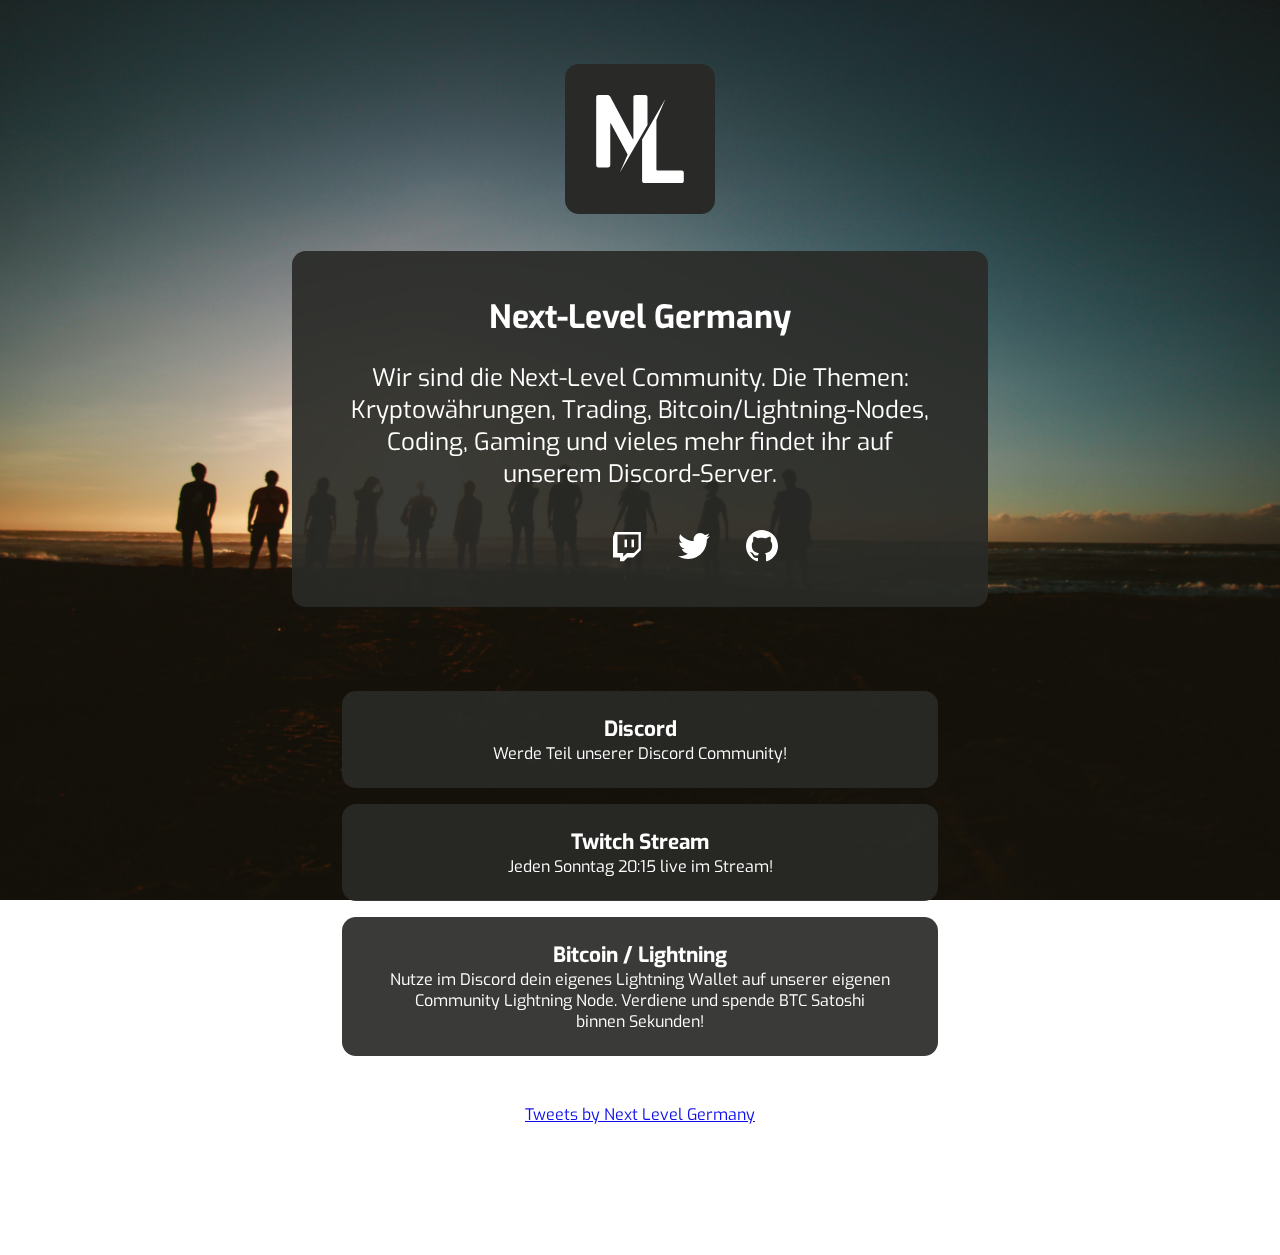
==== index.html @ 0a5e0fd1 "Update index.html" ====
<!DOCTYPE html>
<html lang="en">
<head>
  <meta charset="UTF-8">
  <title>Next-Level Community - Germany</title>
  <meta name="description" content="Wir sind die Next-Level Community.
                                    Die Themen: Kryptowährungen, Trading, Bitcoin/Lightning-Nodes, Coding, Gaming und vieles mehr findet ihr auf unserem Discord-Server."/>
  <meta name="keywords" content="Kryptowährungen, Trading, Bitcoin ⚡ Lightning-Nodes, Coding"/>
  <link rel="preconnect" href="https://fonts.googleapis.com">
  <link rel="preconnect" href="https://fonts.gstatic.com" crossorigin>
  <link href="https://fonts.googleapis.com/css2?family=Exo:wght@200;400;700;900&display=swap" rel="stylesheet">
  <link href="main.css" rel="stylesheet">
</head>
<body>

  <div class="background"></div>
  <div class="logo">
    <img src="imgs/logo.svg" alt="">
  </div>
  <div class="wrap">
    <h1>Next-Level Germany</h1>
    <p class="lead">Wir sind die Next-Level Community. Die Themen: Kryptowährungen, Trading, Bitcoin/Lightning-Nodes, Coding, Gaming und vieles mehr findet ihr auf unserem Discord-Server.</p>
    <ul class="socials">
      <!-- <li><a class="discord" href="https://discord.gg/gnamCVkSfa" target="_blank">Discord</a></li> -->
      <!-- <li><a class="tradingview" href="https://de.tradingview.com/u/NEXT-LEVEL/" target="_blank">Tradingview</a></li> -->
      <li><a class="twitch" href="https://discord.gg/gnamCVkSfa" target="_blank">
          <svg class="social-svg" viewBox="0 0 64 64" style="width: 64px;">
            <g class="social-svg-icon"><path style="fill: #fff;" d="m386 137c-24-11-49.5-19-76.3-23.7c-.5 0-1 0-1.2.6c-3.3 5.9-7 13.5-9.5 19.5c-29-4.3-57.5-4.3-85.7 0c-2.6-6.2-6.3-13.7-10-19.5c-.3-.4-.7-.7-1.2-.6c-23 4.6-52.4 13-76 23.7c-.2 0-.4.2-.5.4c-49 73-62 143-55 213c0 .3.2.7.5 1c32 23.6 63 38 93.6 47.3c.5 0 1 0 1.3-.4c7.2-9.8 13.6-20.2 19.2-31.2c.3-.6 0-1.4-.7-1.6c-10-4-20-8.6-29.3-14c-.7-.4-.8-1.5 0-2c2-1.5 4-3 5.8-4.5c.3-.3.8-.3 1.2-.2c61.4 28 128 28 188 0c.4-.2.9-.1 1.2.1c1.9 1.6 3.8 3.1 5.8 4.6c.7.5.6 1.6 0 2c-9.3 5.5-19 10-29.3 14c-.7.3-1 1-.6 1.7c5.6 11 12.1 21.3 19 31c.3.4.8.6 1.3.4c30.6-9.5 61.7-23.8 93.8-47.3c.3-.2.5-.5.5-1c7.8-80.9-13.1-151-55.4-213c0-.2-.3-.4-.5-.4Zm-192 171c-19 0-34-17-34-38c0-21 15-38 34-38c19 0 34 17 34 38c0 21-15 38-34 38zm125 0c-19 0-34-17-34-38c0-21 15-38 34-38c19 0 34 17 34 38c0 21-15 38-34 38z"></path></g>
           </svg>
      </a></li>
      <li><a class="twitch" href="https://www.twitch.tv/nextleveltrading" target="_blank">
          <svg class="social-svg" viewBox="0 0 64 64" style="width: 64px;">
            <g class="social-svg-icon"><path style="fill: #fff;" d="M40,25.6h-2.5v7.6H40V25.6z M33,25.6h-2.5v7.6H33V25.6z M20.9,18L19,23.1v20.4h7v3.8h3.8l3.8-3.8h5.7l7.6-7.6V18H20.9z M44.5,34.5L40,39h-7l-3.8,3.8V39h-5.7V20.5h21V34.5z"></path></g>
          </svg>
      </a></li>
      <li><a class="twitter" href="https://twitter.com/NextLevel_TRADE" target="_blank">
          <svg class="social-svg" viewBox="0 0 64 64" style="width: 64px;">
            <g class="social-svg-icon"><path style="fill: #fff" d="M48,22.1c-1.2,0.5-2.4,0.9-3.8,1c1.4-0.8,2.4-2.1,2.9-3.6c-1.3,0.8-2.7,1.3-4.2,1.6 C41.7,19.8,40,19,38.2,19c-3.6,0-6.6,2.9-6.6,6.6c0,0.5,0.1,1,0.2,1.5c-5.5-0.3-10.3-2.9-13.5-6.9c-0.6,1-0.9,2.1-0.9,3.3 c0,2.3,1.2,4.3,2.9,5.5c-1.1,0-2.1-0.3-3-0.8c0,0,0,0.1,0,0.1c0,3.2,2.3,5.8,5.3,6.4c-0.6,0.1-1.1,0.2-1.7,0.2c-0.4,0-0.8,0-1.2-0.1 c0.8,2.6,3.3,4.5,6.1,4.6c-2.2,1.8-5.1,2.8-8.2,2.8c-0.5,0-1.1,0-1.6-0.1c2.9,1.9,6.4,2.9,10.1,2.9c12.1,0,18.7-10,18.7-18.7 c0-0.3,0-0.6,0-0.8C46,24.5,47.1,23.4,48,22.1z"></path></g>
          </svg>
        </a></li>
      <li>
        <a class="github" href="https://github.com/NextLevelTrading/" target="_blank">
          <svg class="social-svg" viewBox="0 0 64 64" style="width: 64px">
            <g class="social-svg-icon"><path style="fill:#fff" d="M32,16c-8.8,0-16,7.2-16,16c0,7.1,4.6,13.1,10.9,15.2 c0.8,0.1,1.1-0.3,1.1-0.8c0-0.4,0-1.4,0-2.7c-4.5,1-5.4-2.1-5.4-2.1c-0.7-1.8-1.8-2.3-1.8-2.3c-1.5-1,0.1-1,0.1-1 c1.6,0.1,2.5,1.6,2.5,1.6c1.4,2.4,3.7,1.7,4.7,1.3c0.1-1,0.6-1.7,1-2.1c-3.6-0.4-7.3-1.8-7.3-7.9c0-1.7,0.6-3.2,1.6-4.3 c-0.2-0.4-0.7-2,0.2-4.2c0,0,1.3-0.4,4.4,1.6c1.3-0.4,2.6-0.5,4-0.5c1.4,0,2.7,0.2,4,0.5c3.1-2.1,4.4-1.6,4.4-1.6 c0.9,2.2,0.3,3.8,0.2,4.2c1,1.1,1.6,2.5,1.6,4.3c0,6.1-3.7,7.5-7.3,7.9c0.6,0.5,1.1,1.5,1.1,3c0,2.1,0,3.9,0,4.4 c0,0.4,0.3,0.9,1.1,0.8C43.4,45.1,48,39.1,48,32C48,23.2,40.8,16,32,16z"></path></g>
          </svg>
        </a>
      </li>
    </ul>
  </div>

  <div class="widgets">
    <a target="_blank" class="widget" href="https://discord.gg/gnamCVkSfa">
      Discord
      <span>Werde Teil unserer Discord Community!</span>
    </a>
    <a target="_blank" class="widget" href="https://www.twitch.tv/nextlevelcommunity">
      Twitch Stream
      <span>Jeden Sonntag 20:15 live im Stream! </span>
    </a>
    <a target="_blank" class="widget" href="https://donate.next-level.space/">
      Bitcoin / Lightning
      <span>Nutze im Discord dein eigenes Lightning Wallet auf unserer eigenen Community Lightning Node. Verdiene und spende BTC Satoshi binnen Sekunden!</span>
    </a>
  </div>

  <div class="twitter-embed">
    <a class="twitter-timeline" data-tweet-limit="3" data-width="700" data-theme="dark" href="https://twitter.com/NL_Germany?ref_src=twsrc%5Etfw">Tweets by Next Level Germany</a> <script async src="https://platform.twitter.com/widgets.js" charset="utf-8"></script>
  </div>

  <div class="links">
    <a href="impressum.html">Impressum</a>
    <a href="datenschutz.html">Datenschutzerklärung</a>
  </div>
</body>
</html>
---- main.css ----
html, body {
  margin: 0;
  text-align: center;
  color: white;
  font-family: 'Exo', sans-serif;
}
body {
  box-sizing: border-box;
}
.logo {
  padding: 64px 0 32px 0;
}
.background {
  z-index: -1;
  position: fixed;
  width: 100%;
  height: 100%;
  background-image: url(imgs/pexels-belle-co-1000444.jpg);
  background-repeat: no-repeat;
  background-size: cover;
  background-position: center;
  background-color: #292a27;
  padding-top: 64px;
  box-sizing: border-box;
}
img {
  width: 100%;
  max-width: 100%;
  display: block;
}
.widgets {
  margin: 0 0 48px 0;
  box-sizing: border-box;
}
.widget span {
  box-sizing: border-box;
  display: block;
  font-weight: normal;
  font-size: 16px;
}
.widget {
  display: block;
  max-width: 500px;
  background: #292a27eb;
  margin: 16px auto;
  border-radius: 14px;;
  padding: 24px 48px;
  cursor: pointer;
  color: #fff;
  text-decoration: none;
  font-weight: bold;
  font-size: 1.3em;
}

.widget:visited {
  color: #fff;
}
.widget:hover {
  background: #00f;
}
.wrap {
  background: rgba(66,66,66, .6);
  max-width: 600px;
  margin: 0 auto 84px;
  background: #292a27eb;
  border-radius: 14px;
  padding: 24px 48px;
}
.lead {
  font-size: 1.5em;
}
.socials {
  list-style: none;
  margin: 0;
}
.socials li {
  display: inline-block;
}
.logo img {
  border-radius: 14px;
  width: 150px;
  display: inline-block;
}
@media (max-width: 756px) {
  .wrap {
    width: 100%;
    max-width: none;
    margin: 0;
    border-radius: 0;
    box-sizing: border-box;
  }
}
.twitter-embed {
  opacity: 0.95;
  margin-bottom: 69px;
}
.links {
  margin-bottom: 32px;
}
.links a {
  font-size: 22px;
  color: white;
  font-weight: bold;
}
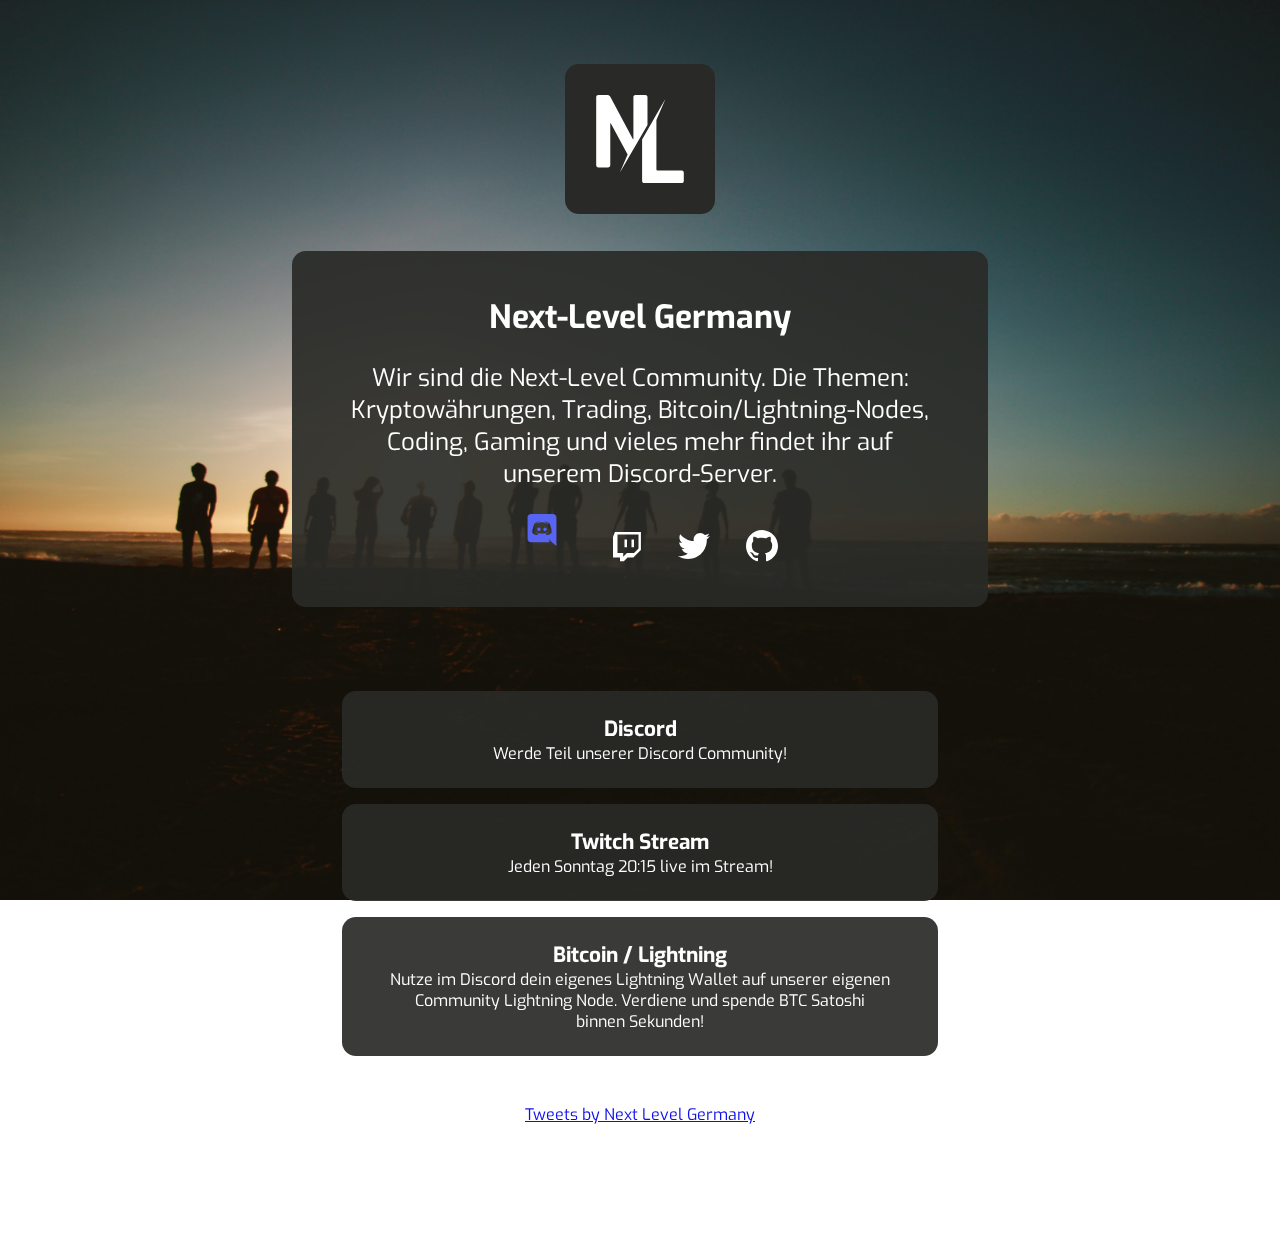
==== commit f43e707b: "Update index.html" ====
--- a/index.html
+++ b/index.html
@@ -25,7 +25,7 @@
       <!-- <li><a class="tradingview" href="https://de.tradingview.com/u/NEXT-LEVEL/" target="_blank">Tradingview</a></li> -->
       <li><a class="twitch" href="https://discord.gg/gnamCVkSfa" target="_blank">
           <svg class="social-svg" viewBox="0 0 64 64" style="width: 64px;">
-            <g class="social-svg-icon"><path style="fill: #fff;" d="m386 137c-24-11-49.5-19-76.3-23.7c-.5 0-1 0-1.2.6c-3.3 5.9-7 13.5-9.5 19.5c-29-4.3-57.5-4.3-85.7 0c-2.6-6.2-6.3-13.7-10-19.5c-.3-.4-.7-.7-1.2-.6c-23 4.6-52.4 13-76 23.7c-.2 0-.4.2-.5.4c-49 73-62 143-55 213c0 .3.2.7.5 1c32 23.6 63 38 93.6 47.3c.5 0 1 0 1.3-.4c7.2-9.8 13.6-20.2 19.2-31.2c.3-.6 0-1.4-.7-1.6c-10-4-20-8.6-29.3-14c-.7-.4-.8-1.5 0-2c2-1.5 4-3 5.8-4.5c.3-.3.8-.3 1.2-.2c61.4 28 128 28 188 0c.4-.2.9-.1 1.2.1c1.9 1.6 3.8 3.1 5.8 4.6c.7.5.6 1.6 0 2c-9.3 5.5-19 10-29.3 14c-.7.3-1 1-.6 1.7c5.6 11 12.1 21.3 19 31c.3.4.8.6 1.3.4c30.6-9.5 61.7-23.8 93.8-47.3c.3-.2.5-.5.5-1c7.8-80.9-13.1-151-55.4-213c0-.2-.3-.4-.5-.4Zm-192 171c-19 0-34-17-34-38c0-21 15-38 34-38c19 0 34 17 34 38c0 21-15 38-34 38zm125 0c-19 0-34-17-34-38c0-21 15-38 34-38c19 0 34 17 34 38c0 21-15 38-34 38z"></path></g>
+            <g class="social-svg-icon"><path style="fill: #5865F2;" d="M26.964 0c1.875 0 3.385 1.516 3.474 3.302v28.698l-3.568-3.031-1.958-1.781-2.141-1.865 0.891 2.938h-18.714c-1.87 0-3.385-1.417-3.385-3.302v-21.651c0-1.786 1.516-3.302 3.391-3.302h22zM18.807 7.578h-0.042l-0.271 0.266c2.766 0.802 4.104 2.052 4.104 2.052-1.781-0.891-3.391-1.339-4.995-1.521-1.156-0.177-2.318-0.083-3.297 0h-0.271c-0.625 0-1.958 0.271-3.745 0.984-0.62 0.271-0.979 0.448-0.979 0.448s1.333-1.339 4.281-2.052l-0.182-0.177c0 0-2.229-0.089-4.635 1.693 0 0-2.406 4.193-2.406 9.359 0 0 1.333 2.318 4.99 2.406 0 0 0.536-0.708 1.073-1.333-2.052-0.625-2.854-1.875-2.854-1.875s0.182 0.089 0.448 0.266h0.078c0.042 0 0.063 0.021 0.083 0.042v0.010c0.021 0.021 0.042 0.036 0.078 0.036 0.443 0.182 0.88 0.359 1.24 0.536 0.625 0.266 1.422 0.536 2.401 0.714 1.24 0.182 2.661 0.266 4.281 0 0.797-0.182 1.599-0.354 2.401-0.714 0.516-0.266 1.156-0.531 1.859-0.984 0 0-0.797 1.25-2.938 1.875 0.438 0.62 1.057 1.333 1.057 1.333 3.661-0.083 5.083-2.401 5.161-2.302 0-5.161-2.422-9.359-2.422-9.359-2.177-1.62-4.219-1.682-4.578-1.682l0.073-0.026zM19.031 13.464c0.938 0 1.693 0.797 1.693 1.776 0 0.99-0.76 1.786-1.693 1.786-0.938 0-1.693-0.797-1.693-1.776 0-0.99 0.76-1.786 1.693-1.786zM12.974 13.464c0.932 0 1.688 0.797 1.688 1.776 0 0.99-0.76 1.786-1.693 1.786-0.938 0-1.698-0.797-1.698-1.776 0-0.99 0.76-1.786 1.698-1.786z"></path></g>
            </svg>
       </a></li>
       <li><a class="twitch" href="https://www.twitch.tv/nextleveltrading" target="_blank">
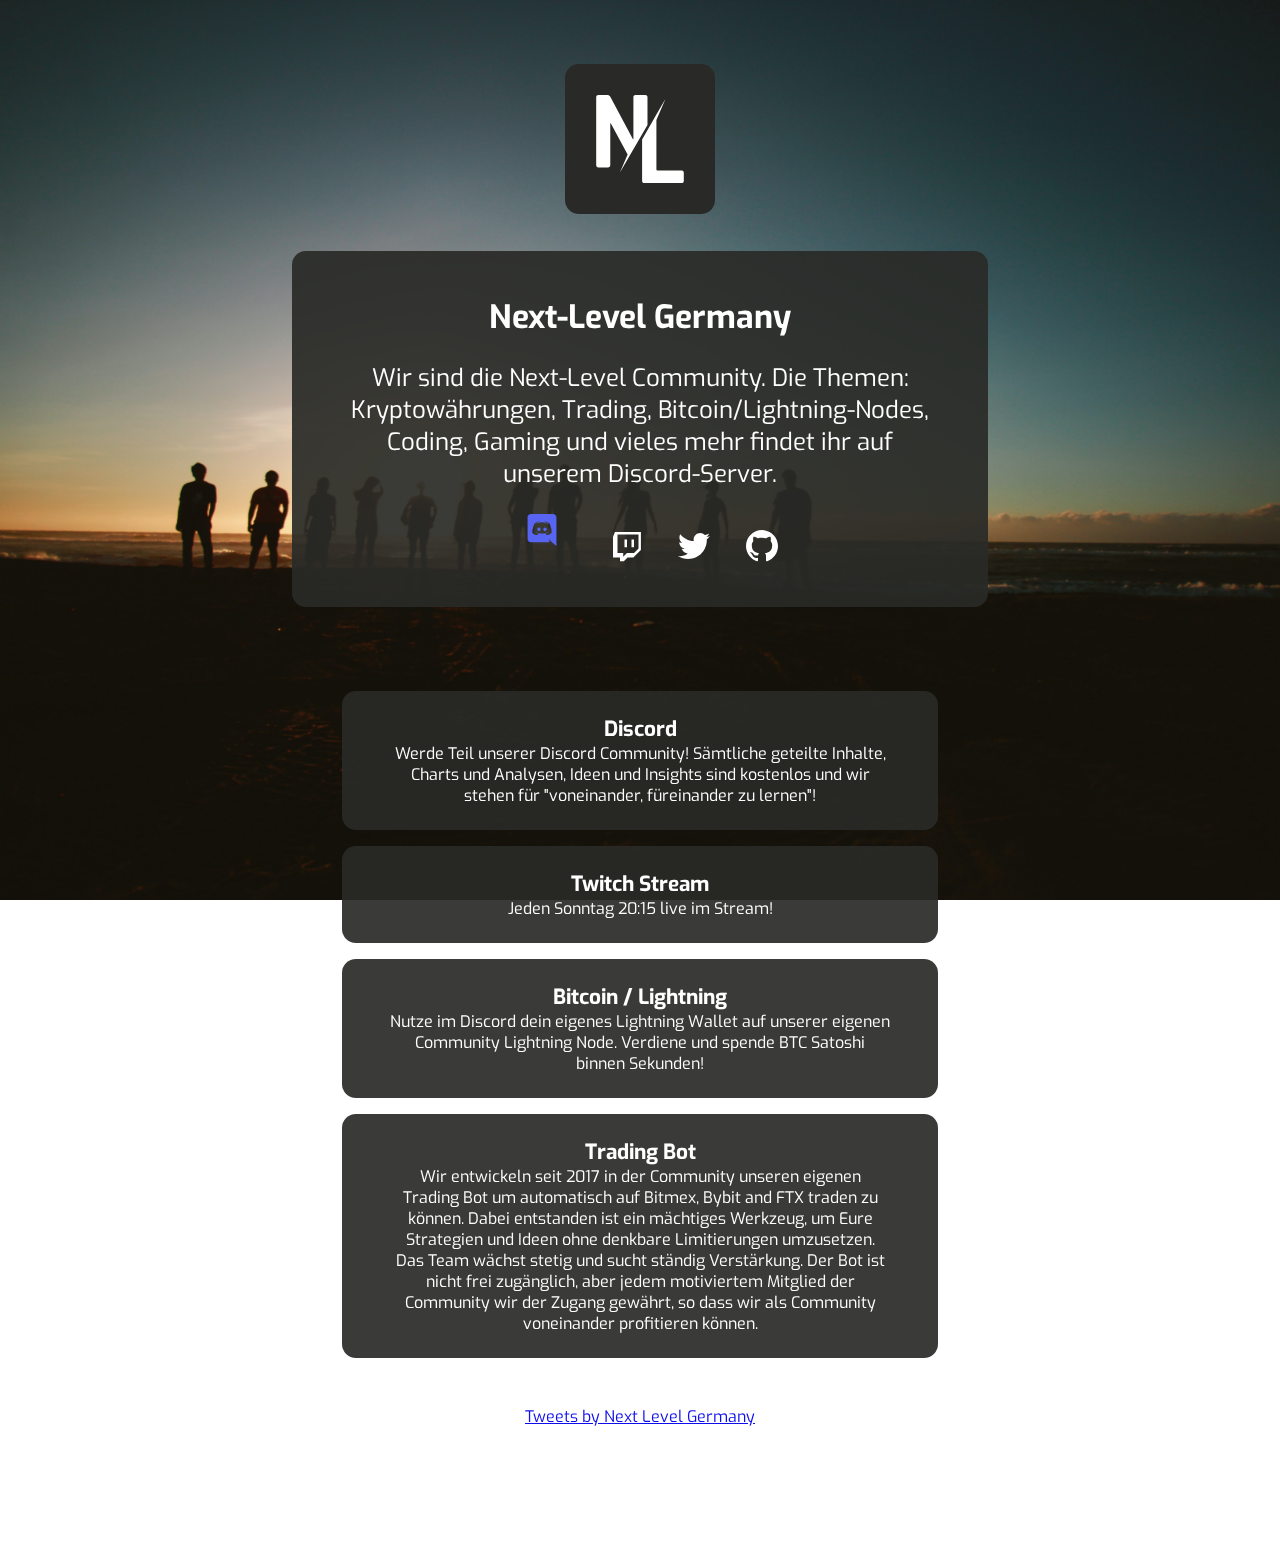
==== commit f0406a0b: "Update index.html" ====
--- a/index.html
+++ b/index.html
@@ -51,7 +51,8 @@
   <div class="widgets">
     <a target="_blank" class="widget" href="https://discord.gg/gnamCVkSfa">
       Discord
-      <span>Werde Teil unserer Discord Community!</span>
+      <span>Werde Teil unserer Discord Community!
+      Sämtliche geteilte Inhalte, Charts und Analysen, Ideen und Insights sind kostenlos und wir stehen für "voneinander, füreinander zu lernen"!</span>
     </a>
     <a target="_blank" class="widget" href="https://www.twitch.tv/nextlevelcommunity">
       Twitch Stream
@@ -60,6 +61,13 @@
     <a target="_blank" class="widget" href="https://donate.next-level.space/">
       Bitcoin / Lightning
       <span>Nutze im Discord dein eigenes Lightning Wallet auf unserer eigenen Community Lightning Node. Verdiene und spende BTC Satoshi binnen Sekunden!</span>
+    </a>
+    <a target="_blank" class="widget" href="https://discord.gg/gnamCVkSfa">
+      Trading Bot
+      <span>Wir entwickeln seit 2017 in der Community unseren eigenen Trading Bot um automatisch auf Bitmex, Bybit and FTX traden zu können.
+      Dabei entstanden ist ein mächtiges Werkzeug, um Eure Strategien und Ideen ohne denkbare Limitierungen umzusetzen.
+      Das Team wächst stetig und sucht ständig Verstärkung. Der Bot ist nicht frei zugänglich, aber jedem motiviertem Mitglied der Community wir der Zugang gewährt, 
+      so dass wir als Community voneinander profitieren können.</span>
     </a>
   </div>
 
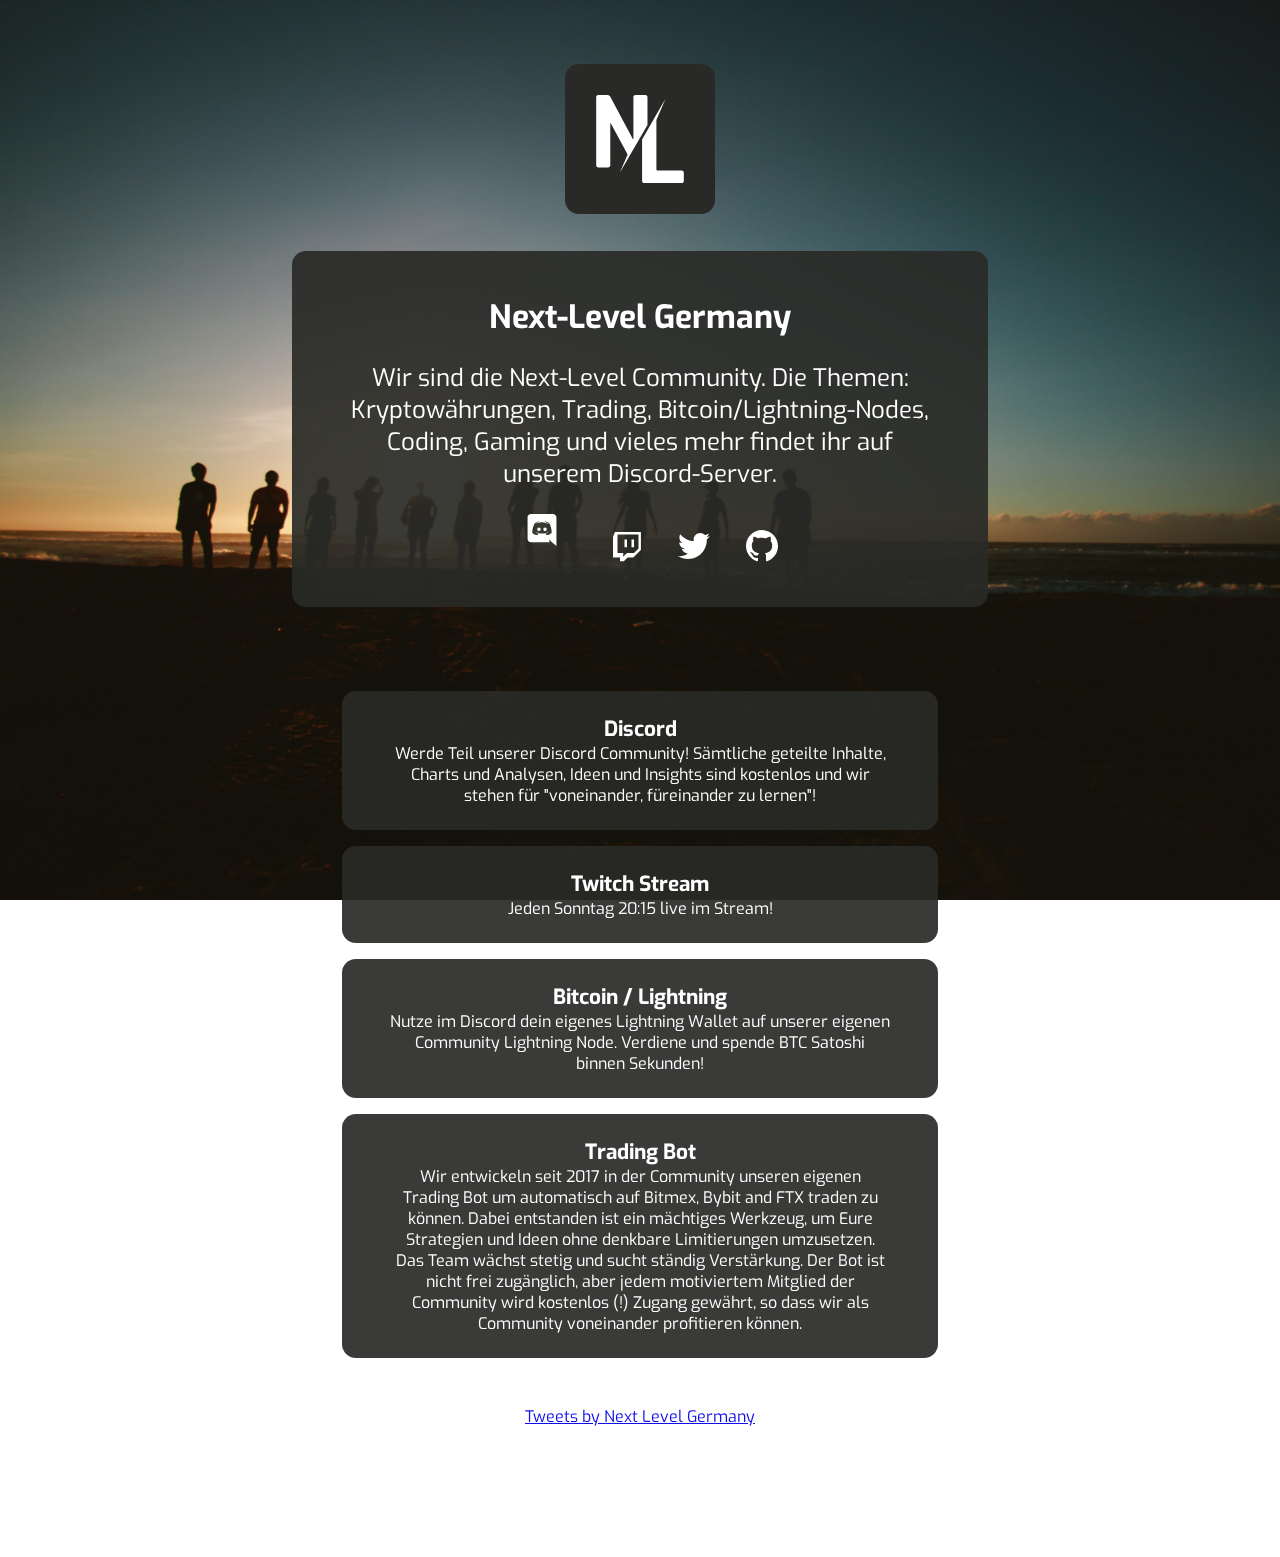
==== commit 7400363c: "Update index.html" ====
--- a/index.html
+++ b/index.html
@@ -25,7 +25,7 @@
       <!-- <li><a class="tradingview" href="https://de.tradingview.com/u/NEXT-LEVEL/" target="_blank">Tradingview</a></li> -->
       <li><a class="twitch" href="https://discord.gg/gnamCVkSfa" target="_blank">
           <svg class="social-svg" viewBox="0 0 64 64" style="width: 64px;">
-            <g class="social-svg-icon"><path style="fill: #5865F2;" d="M26.964 0c1.875 0 3.385 1.516 3.474 3.302v28.698l-3.568-3.031-1.958-1.781-2.141-1.865 0.891 2.938h-18.714c-1.87 0-3.385-1.417-3.385-3.302v-21.651c0-1.786 1.516-3.302 3.391-3.302h22zM18.807 7.578h-0.042l-0.271 0.266c2.766 0.802 4.104 2.052 4.104 2.052-1.781-0.891-3.391-1.339-4.995-1.521-1.156-0.177-2.318-0.083-3.297 0h-0.271c-0.625 0-1.958 0.271-3.745 0.984-0.62 0.271-0.979 0.448-0.979 0.448s1.333-1.339 4.281-2.052l-0.182-0.177c0 0-2.229-0.089-4.635 1.693 0 0-2.406 4.193-2.406 9.359 0 0 1.333 2.318 4.99 2.406 0 0 0.536-0.708 1.073-1.333-2.052-0.625-2.854-1.875-2.854-1.875s0.182 0.089 0.448 0.266h0.078c0.042 0 0.063 0.021 0.083 0.042v0.010c0.021 0.021 0.042 0.036 0.078 0.036 0.443 0.182 0.88 0.359 1.24 0.536 0.625 0.266 1.422 0.536 2.401 0.714 1.24 0.182 2.661 0.266 4.281 0 0.797-0.182 1.599-0.354 2.401-0.714 0.516-0.266 1.156-0.531 1.859-0.984 0 0-0.797 1.25-2.938 1.875 0.438 0.62 1.057 1.333 1.057 1.333 3.661-0.083 5.083-2.401 5.161-2.302 0-5.161-2.422-9.359-2.422-9.359-2.177-1.62-4.219-1.682-4.578-1.682l0.073-0.026zM19.031 13.464c0.938 0 1.693 0.797 1.693 1.776 0 0.99-0.76 1.786-1.693 1.786-0.938 0-1.693-0.797-1.693-1.776 0-0.99 0.76-1.786 1.693-1.786zM12.974 13.464c0.932 0 1.688 0.797 1.688 1.776 0 0.99-0.76 1.786-1.693 1.786-0.938 0-1.698-0.797-1.698-1.776 0-0.99 0.76-1.786 1.698-1.786z"></path></g>
+            <g class="social-svg-icon"><path style="fill: #fff;" d="M26.964 0c1.875 0 3.385 1.516 3.474 3.302v28.698l-3.568-3.031-1.958-1.781-2.141-1.865 0.891 2.938h-18.714c-1.87 0-3.385-1.417-3.385-3.302v-21.651c0-1.786 1.516-3.302 3.391-3.302h22zM18.807 7.578h-0.042l-0.271 0.266c2.766 0.802 4.104 2.052 4.104 2.052-1.781-0.891-3.391-1.339-4.995-1.521-1.156-0.177-2.318-0.083-3.297 0h-0.271c-0.625 0-1.958 0.271-3.745 0.984-0.62 0.271-0.979 0.448-0.979 0.448s1.333-1.339 4.281-2.052l-0.182-0.177c0 0-2.229-0.089-4.635 1.693 0 0-2.406 4.193-2.406 9.359 0 0 1.333 2.318 4.99 2.406 0 0 0.536-0.708 1.073-1.333-2.052-0.625-2.854-1.875-2.854-1.875s0.182 0.089 0.448 0.266h0.078c0.042 0 0.063 0.021 0.083 0.042v0.010c0.021 0.021 0.042 0.036 0.078 0.036 0.443 0.182 0.88 0.359 1.24 0.536 0.625 0.266 1.422 0.536 2.401 0.714 1.24 0.182 2.661 0.266 4.281 0 0.797-0.182 1.599-0.354 2.401-0.714 0.516-0.266 1.156-0.531 1.859-0.984 0 0-0.797 1.25-2.938 1.875 0.438 0.62 1.057 1.333 1.057 1.333 3.661-0.083 5.083-2.401 5.161-2.302 0-5.161-2.422-9.359-2.422-9.359-2.177-1.62-4.219-1.682-4.578-1.682l0.073-0.026zM19.031 13.464c0.938 0 1.693 0.797 1.693 1.776 0 0.99-0.76 1.786-1.693 1.786-0.938 0-1.693-0.797-1.693-1.776 0-0.99 0.76-1.786 1.693-1.786zM12.974 13.464c0.932 0 1.688 0.797 1.688 1.776 0 0.99-0.76 1.786-1.693 1.786-0.938 0-1.698-0.797-1.698-1.776 0-0.99 0.76-1.786 1.698-1.786z"></path></g>
            </svg>
       </a></li>
       <li><a class="twitch" href="https://www.twitch.tv/nextleveltrading" target="_blank">
@@ -66,7 +66,7 @@
       Trading Bot
       <span>Wir entwickeln seit 2017 in der Community unseren eigenen Trading Bot um automatisch auf Bitmex, Bybit and FTX traden zu können.
       Dabei entstanden ist ein mächtiges Werkzeug, um Eure Strategien und Ideen ohne denkbare Limitierungen umzusetzen.
-      Das Team wächst stetig und sucht ständig Verstärkung. Der Bot ist nicht frei zugänglich, aber jedem motiviertem Mitglied der Community wir der Zugang gewährt, 
+      Das Team wächst stetig und sucht ständig Verstärkung. Der Bot ist nicht frei zugänglich, aber jedem motiviertem Mitglied der Community wird kostenlos (!) Zugang gewährt, 
       so dass wir als Community voneinander profitieren können.</span>
     </a>
   </div>
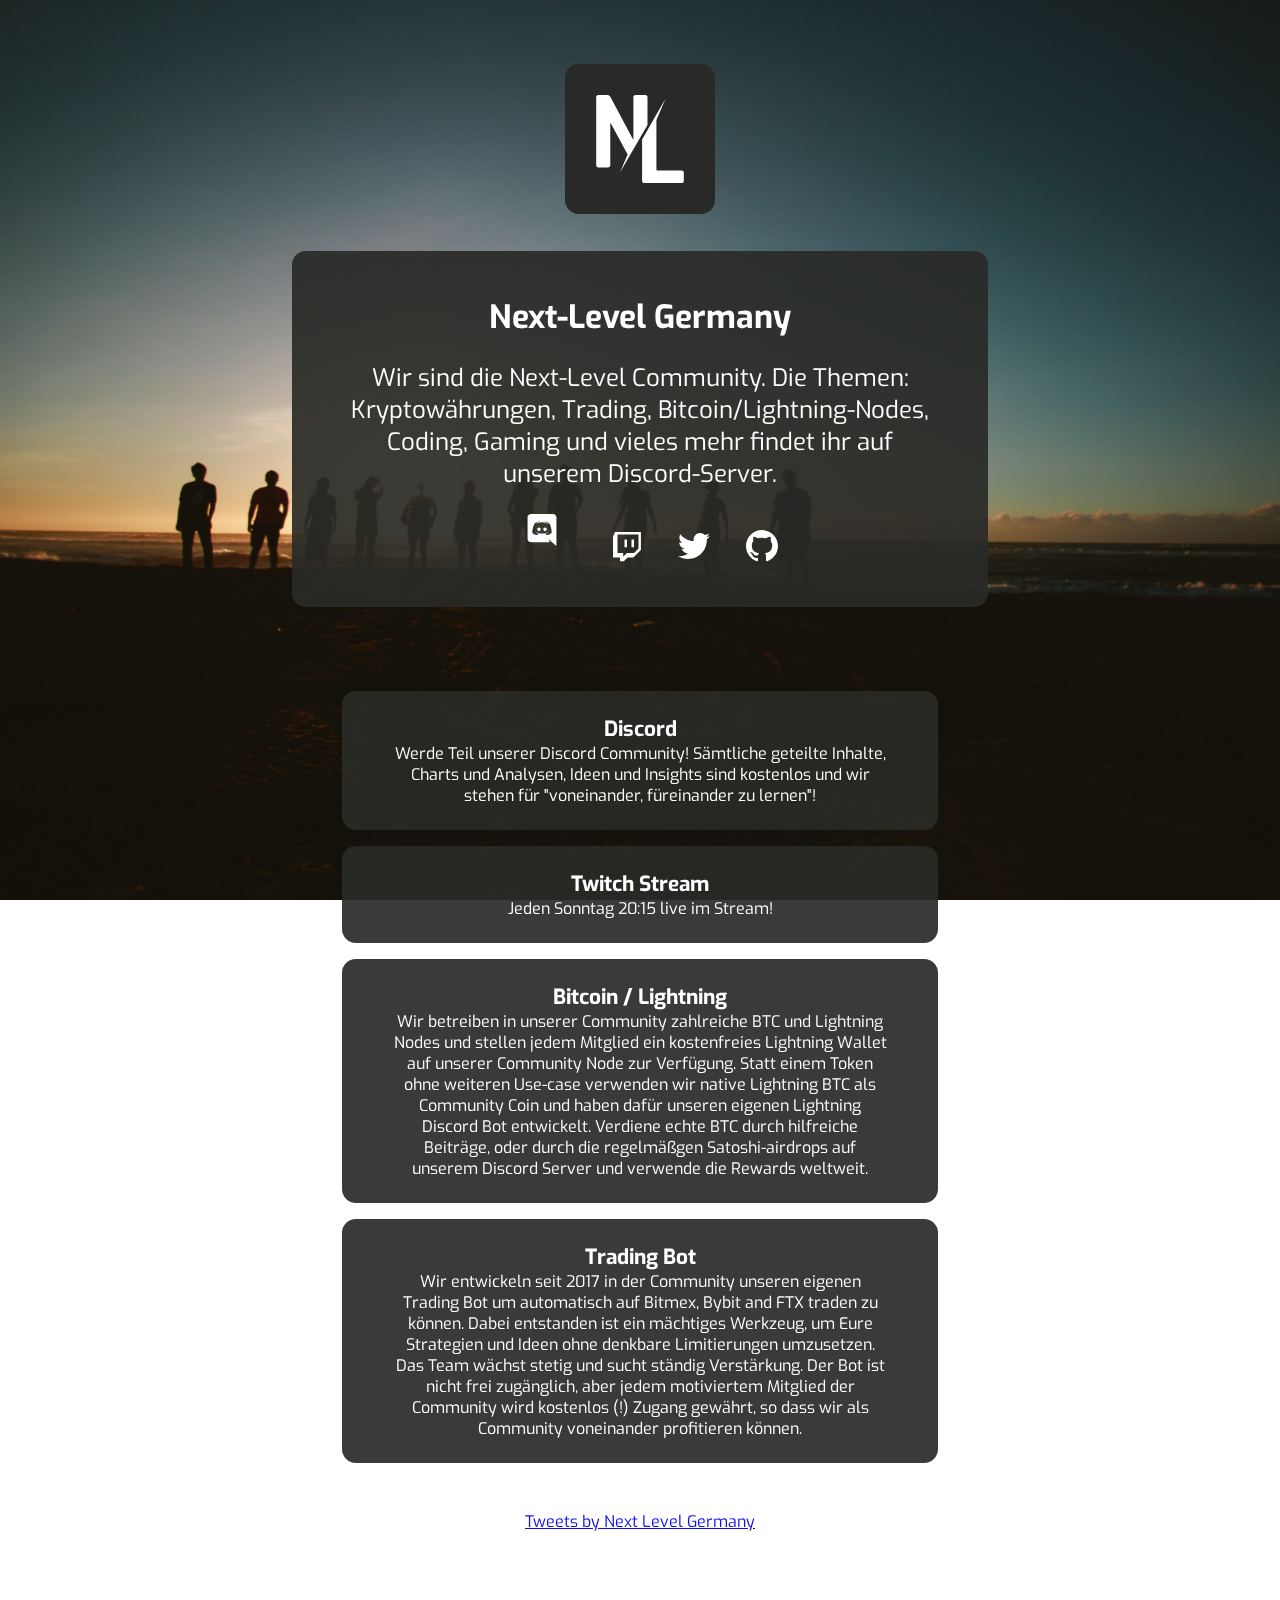
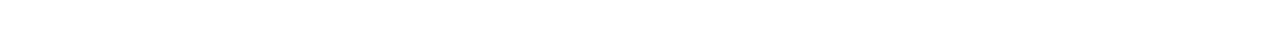
==== commit efdd86e0: "Update index.html" ====
--- a/index.html
+++ b/index.html
@@ -60,7 +60,9 @@
     </a>
     <a target="_blank" class="widget" href="https://donate.next-level.space/">
       Bitcoin / Lightning
-      <span>Nutze im Discord dein eigenes Lightning Wallet auf unserer eigenen Community Lightning Node. Verdiene und spende BTC Satoshi binnen Sekunden!</span>
+      <span>Wir betreiben in unserer Community zahlreiche BTC und Lightning Nodes und stellen jedem Mitglied ein kostenfreies Lightning Wallet auf unserer Community Node zur Verfügung.
+      Statt einem Token ohne weiteren Use-case verwenden wir native Lightning BTC als Community Coin und haben dafür unseren eigenen Lightning Discord Bot entwickelt.
+      Verdiene echte BTC durch hilfreiche Beiträge, oder durch die regelmäßgen Satoshi-airdrops auf unserem Discord Server und verwende die Rewards weltweit.</span>
     </a>
     <a target="_blank" class="widget" href="https://discord.gg/gnamCVkSfa">
       Trading Bot
--- a/main.css
+++ b/main.css
@@ -56,7 +56,7 @@
   color: #fff;
 }
 .widget:hover {
-  background: #00f;
+  background: #585858;
 }
 .wrap {
   background: rgba(66,66,66, .6);
@@ -98,7 +98,7 @@
   margin-bottom: 32px;
 }
 .links a {
-  font-size: 22px;
+  font-size: 14px;
   color: white;
   font-weight: bold;
 }
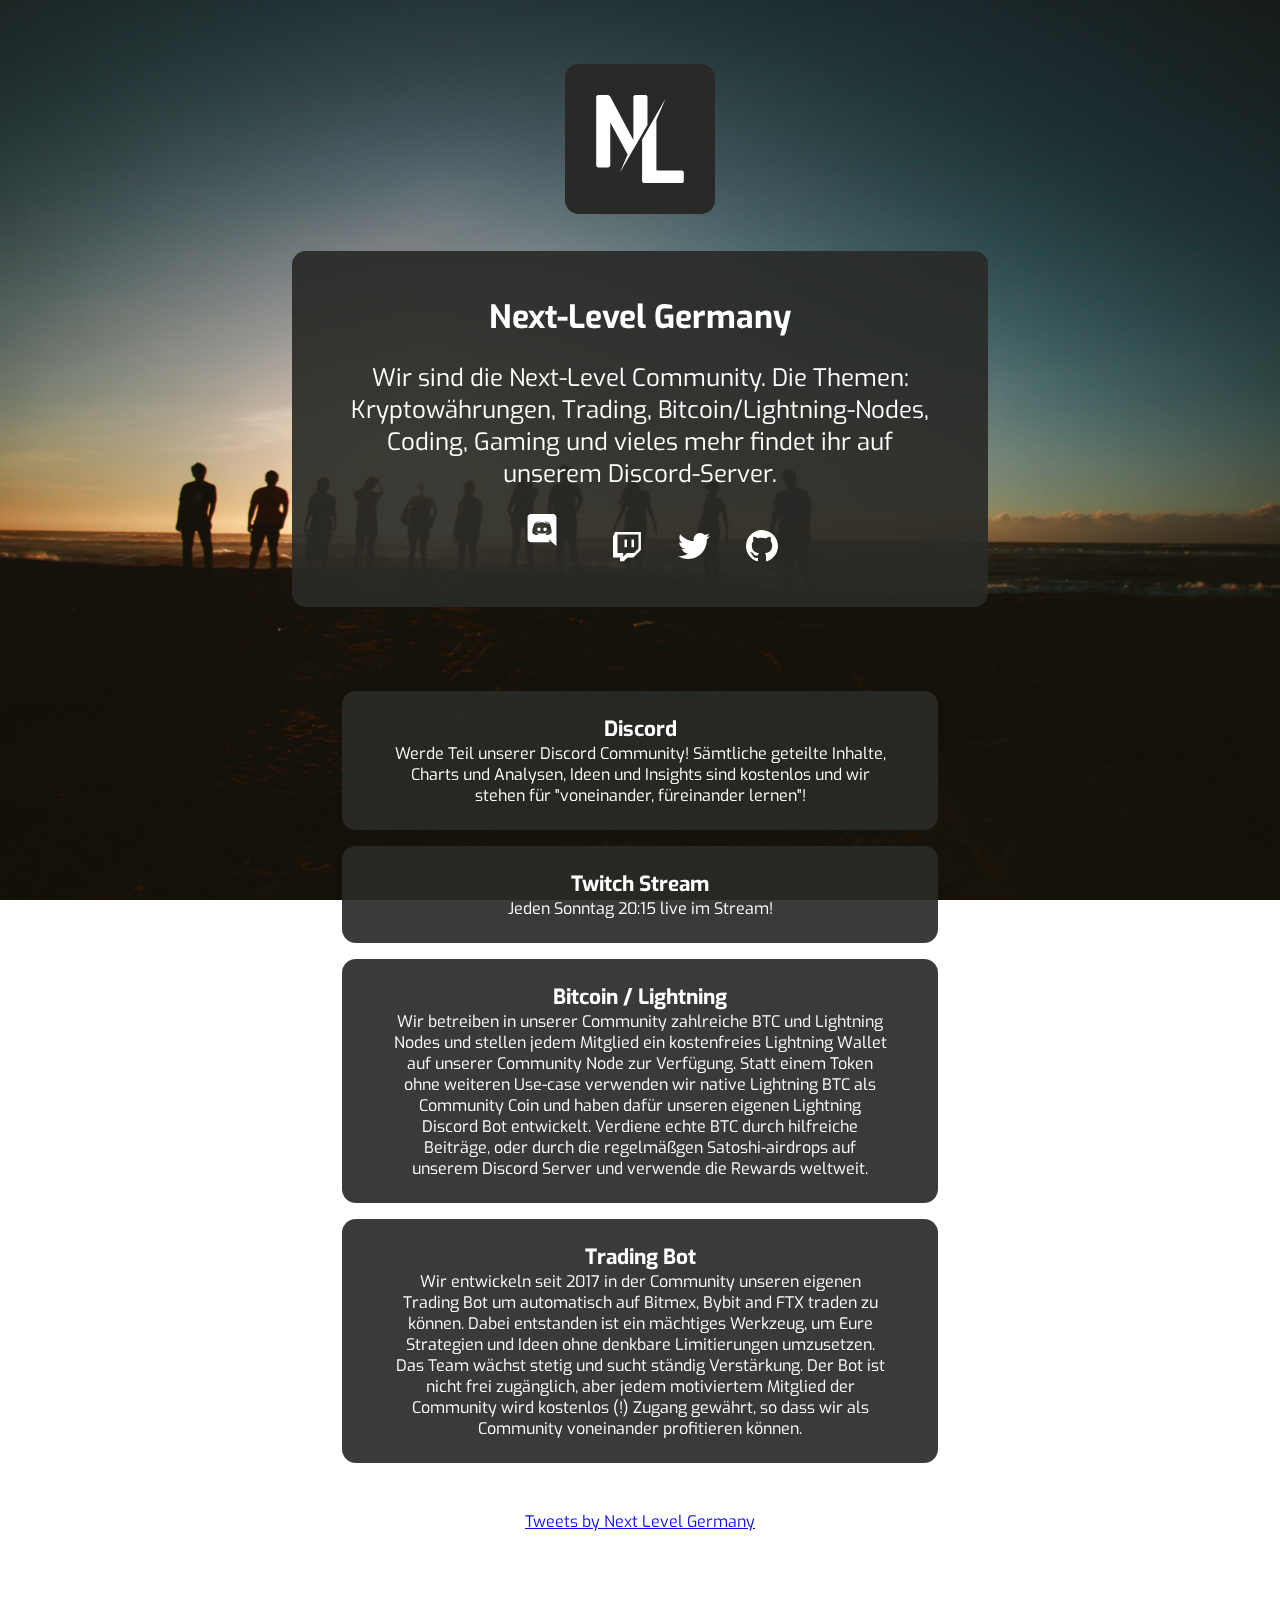
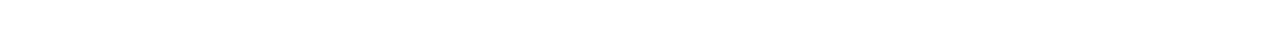
==== commit e8612060: "Update index.html" ====
--- a/index.html
+++ b/index.html
@@ -52,7 +52,7 @@
     <a target="_blank" class="widget" href="https://discord.gg/gnamCVkSfa">
       Discord
       <span>Werde Teil unserer Discord Community!
-      Sämtliche geteilte Inhalte, Charts und Analysen, Ideen und Insights sind kostenlos und wir stehen für "voneinander, füreinander zu lernen"!</span>
+      Sämtliche geteilte Inhalte, Charts und Analysen, Ideen und Insights sind kostenlos und wir stehen für "voneinander, füreinander lernen"!</span>
     </a>
     <a target="_blank" class="widget" href="https://www.twitch.tv/nextlevelcommunity">
       Twitch Stream
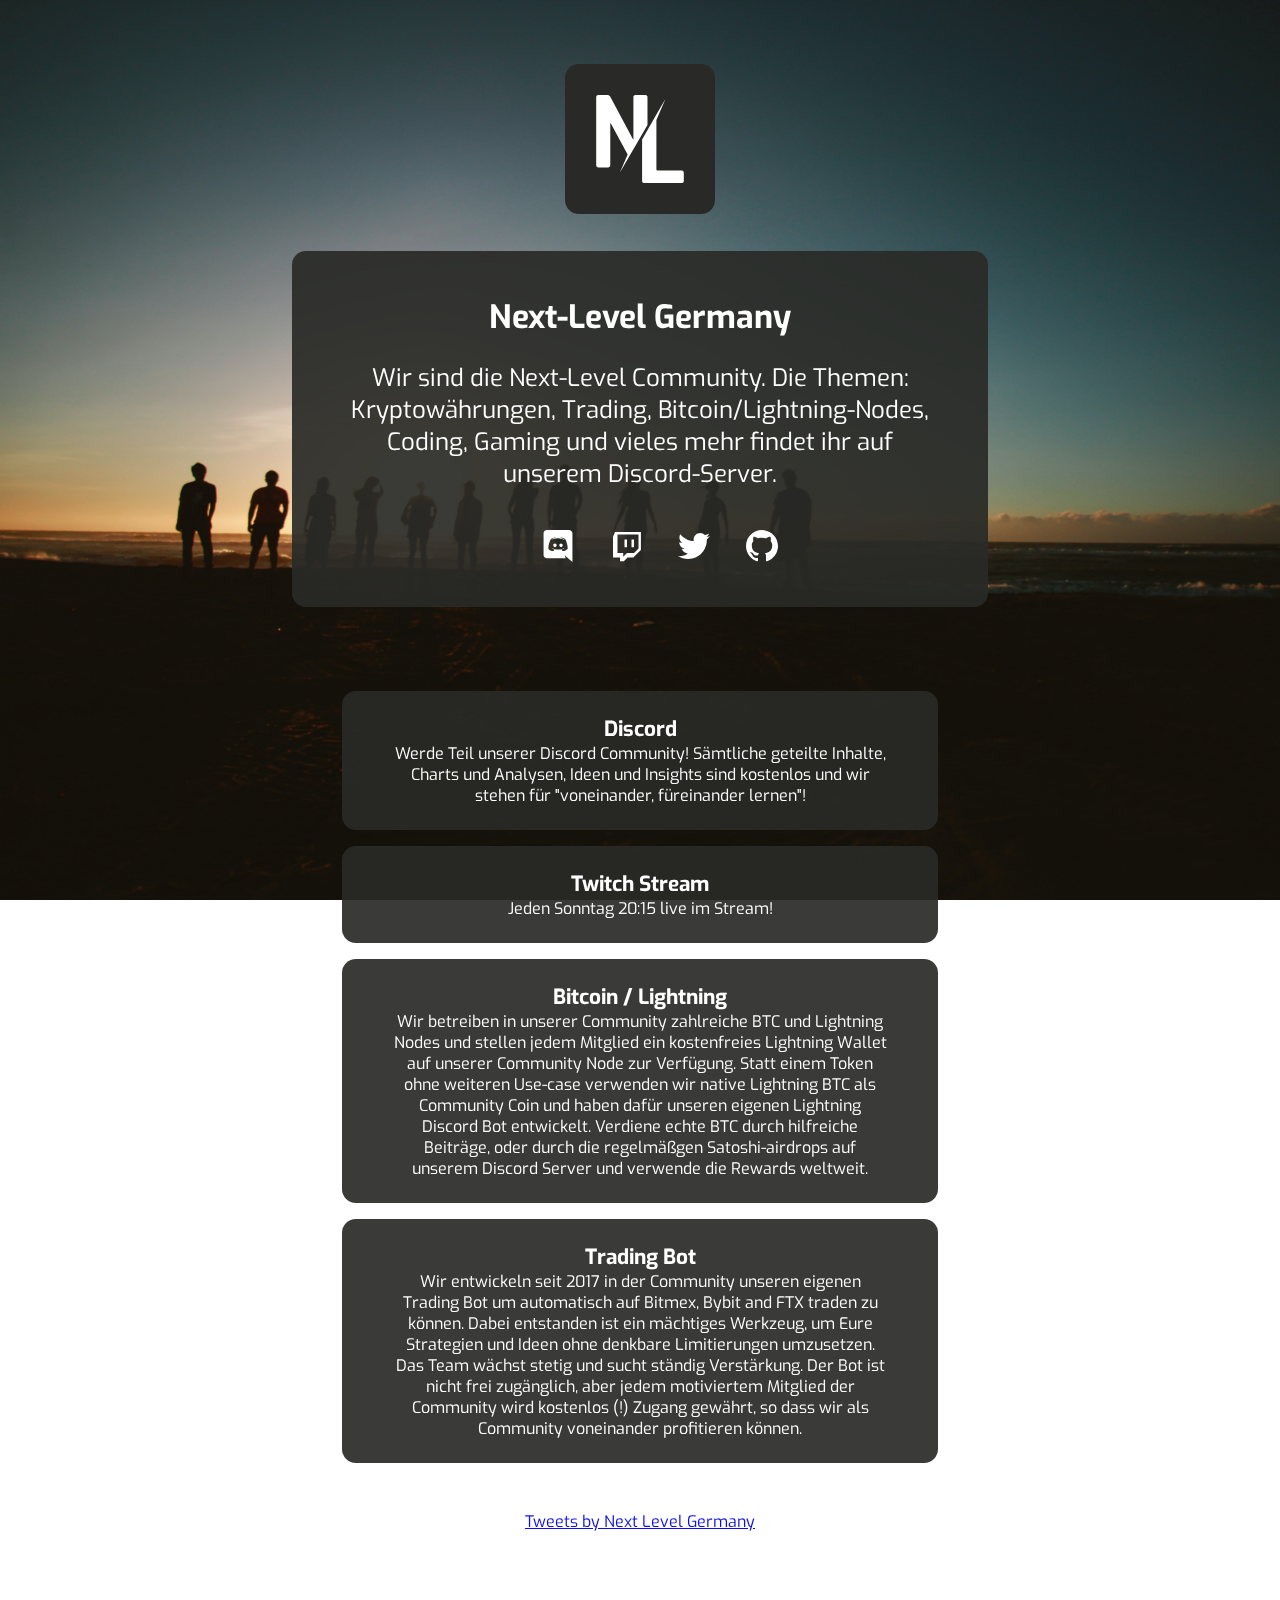
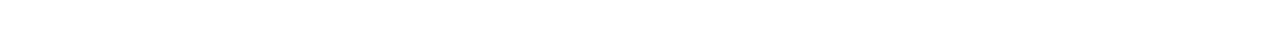
==== commit da36b0dd: "Update index.html" ====
--- a/index.html
+++ b/index.html
@@ -24,7 +24,7 @@
       <!-- <li><a class="discord" href="https://discord.gg/gnamCVkSfa" target="_blank">Discord</a></li> -->
       <!-- <li><a class="tradingview" href="https://de.tradingview.com/u/NEXT-LEVEL/" target="_blank">Tradingview</a></li> -->
       <li><a class="twitch" href="https://discord.gg/gnamCVkSfa" target="_blank">
-          <svg class="social-svg" viewBox="0 0 64 64" style="width: 64px;">
+          <svg class="social-svg" viewBox="0 0 32 32" style="width: 32px;margin: 0 16px;position: relative;top: -16px;">
             <g class="social-svg-icon"><path style="fill: #fff;" d="M26.964 0c1.875 0 3.385 1.516 3.474 3.302v28.698l-3.568-3.031-1.958-1.781-2.141-1.865 0.891 2.938h-18.714c-1.87 0-3.385-1.417-3.385-3.302v-21.651c0-1.786 1.516-3.302 3.391-3.302h22zM18.807 7.578h-0.042l-0.271 0.266c2.766 0.802 4.104 2.052 4.104 2.052-1.781-0.891-3.391-1.339-4.995-1.521-1.156-0.177-2.318-0.083-3.297 0h-0.271c-0.625 0-1.958 0.271-3.745 0.984-0.62 0.271-0.979 0.448-0.979 0.448s1.333-1.339 4.281-2.052l-0.182-0.177c0 0-2.229-0.089-4.635 1.693 0 0-2.406 4.193-2.406 9.359 0 0 1.333 2.318 4.99 2.406 0 0 0.536-0.708 1.073-1.333-2.052-0.625-2.854-1.875-2.854-1.875s0.182 0.089 0.448 0.266h0.078c0.042 0 0.063 0.021 0.083 0.042v0.010c0.021 0.021 0.042 0.036 0.078 0.036 0.443 0.182 0.88 0.359 1.24 0.536 0.625 0.266 1.422 0.536 2.401 0.714 1.24 0.182 2.661 0.266 4.281 0 0.797-0.182 1.599-0.354 2.401-0.714 0.516-0.266 1.156-0.531 1.859-0.984 0 0-0.797 1.25-2.938 1.875 0.438 0.62 1.057 1.333 1.057 1.333 3.661-0.083 5.083-2.401 5.161-2.302 0-5.161-2.422-9.359-2.422-9.359-2.177-1.62-4.219-1.682-4.578-1.682l0.073-0.026zM19.031 13.464c0.938 0 1.693 0.797 1.693 1.776 0 0.99-0.76 1.786-1.693 1.786-0.938 0-1.693-0.797-1.693-1.776 0-0.99 0.76-1.786 1.693-1.786zM12.974 13.464c0.932 0 1.688 0.797 1.688 1.776 0 0.99-0.76 1.786-1.693 1.786-0.938 0-1.698-0.797-1.698-1.776 0-0.99 0.76-1.786 1.698-1.786z"></path></g>
            </svg>
       </a></li>
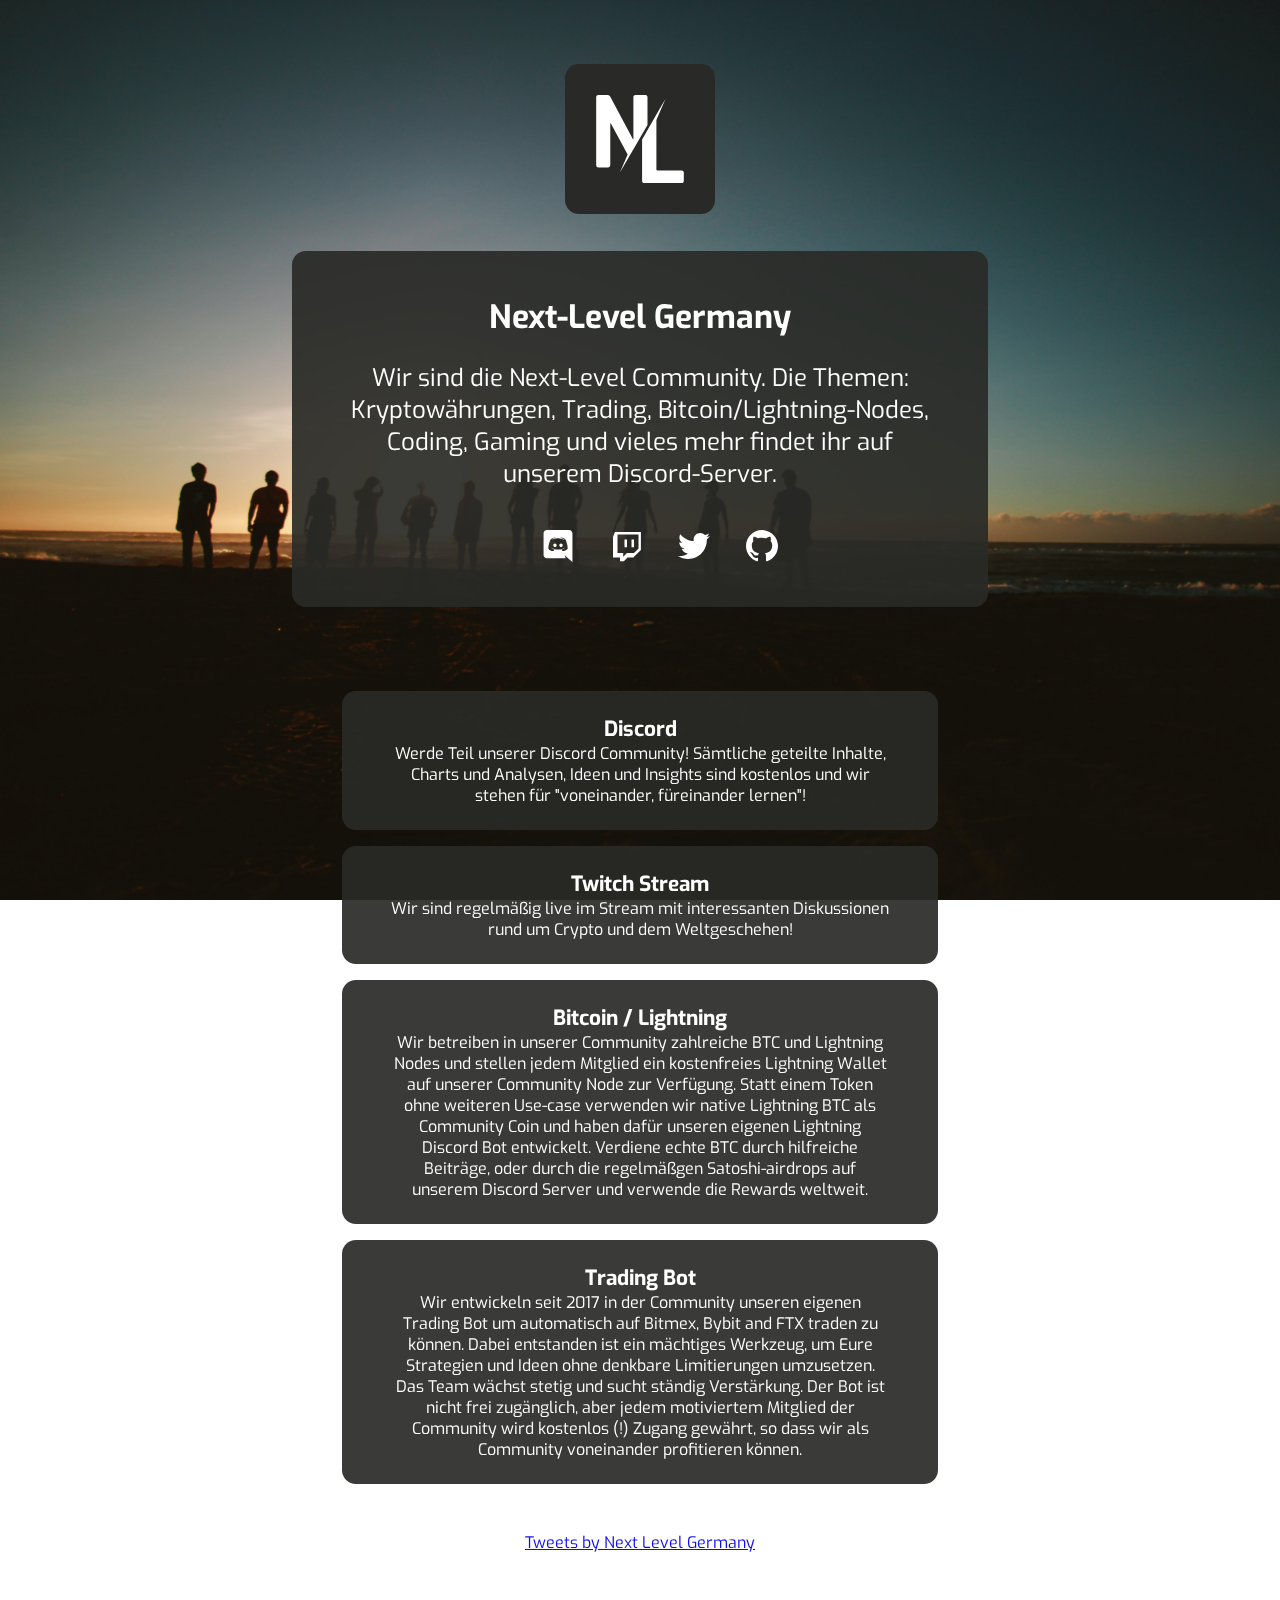
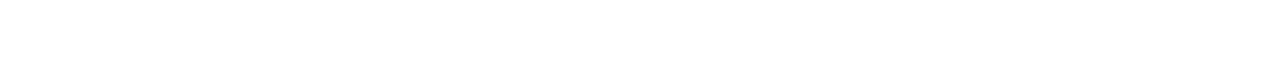
==== commit c41c4c5b: "remove sunday stream comment" ====
--- a/index.html
+++ b/index.html
@@ -56,7 +56,7 @@
     </a>
     <a target="_blank" class="widget" href="https://www.twitch.tv/nextlevelcommunity">
       Twitch Stream
-      <span>Jeden Sonntag 20:15 live im Stream! </span>
+      <span>Wir sind regelmäßig live im Stream mit interessanten Diskussionen rund um Crypto und dem Weltgeschehen! </span>
     </a>
     <a target="_blank" class="widget" href="https://donate.next-level.space/">
       Bitcoin / Lightning
